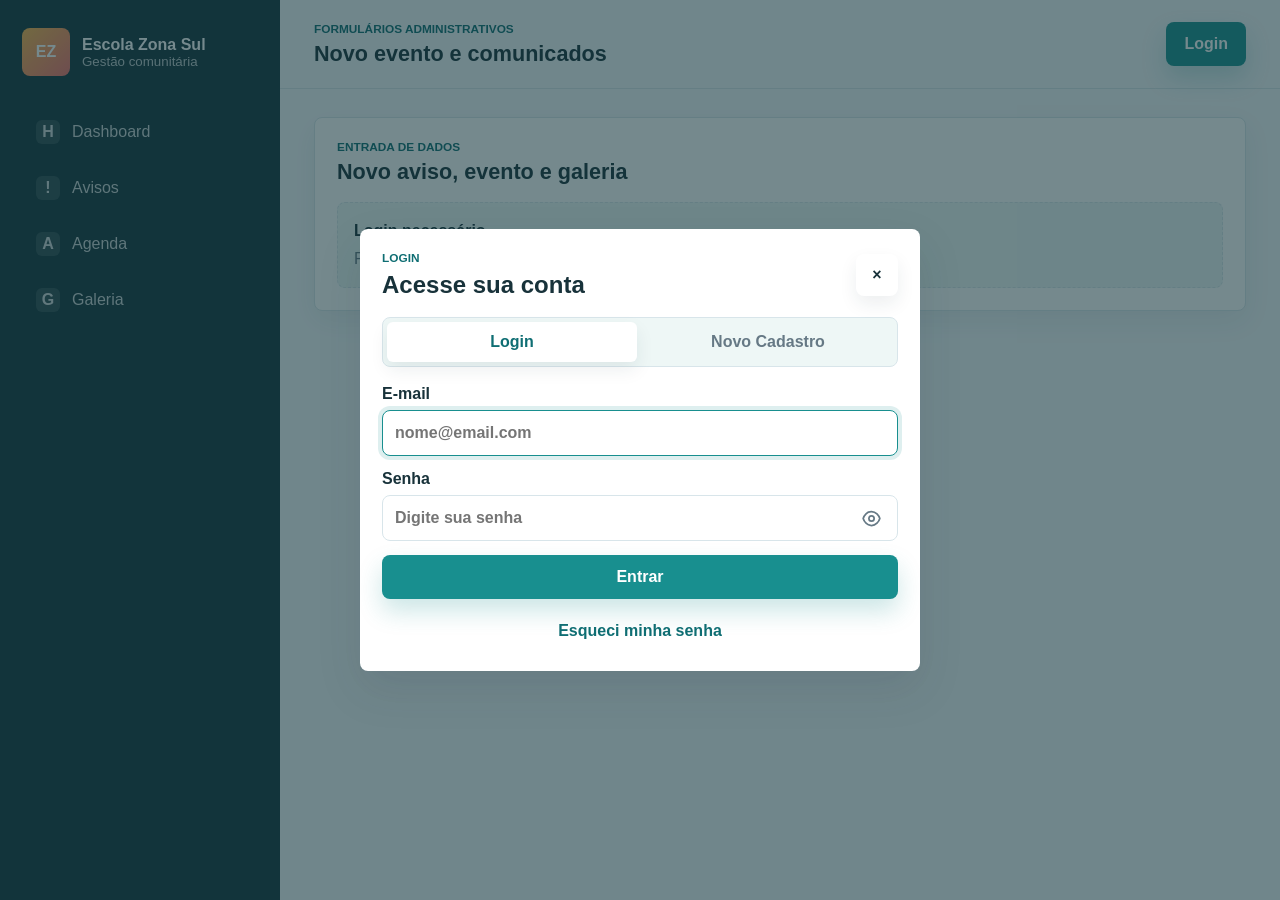
==== enventos.html @ b182e230 "feat : separação de páginas administrativas e organização do CSS -Criado submenu Cadastros no menu l" ====
<!DOCTYPE html>
<html lang="pt-BR">
<head>
  <meta charset="UTF-8">
  <meta name="viewport" content="width=device-width, initial-scale=1.0">
  <meta name="description" content="Cadastro de avisos, eventos e galeria da Escola Zona Sul.">
  <title>Novo Evento | Escola Zona Sul</title>
  <link rel="preconnect" href="https://images.unsplash.com">
  <link rel="stylesheet" href="css/base.css">
  <link rel="stylesheet" href="css/components.css">
  <link rel="stylesheet" href="css/layout.css">
  <link rel="stylesheet" href="css/pages.css">
</head>
<body data-page="enventos">
  <div class="app-shell">
    <aside class="sidebar" id="sidebar" aria-label="Menu principal">
      <div class="brand">
        <span class="brand__mark" aria-hidden="true">EZ</span>
        <div>
          <strong>Escola Zona Sul</strong>
          <small>Gestão comunitária</small>
        </div>
      </div>

      <nav class="sidebar__nav">
        <a class="nav-link" href="index.html#dashboard">
          <span aria-hidden="true">H</span>
          Dashboard
        </a>
        <a class="nav-link" href="index.html#avisos">
          <span aria-hidden="true">!</span>
          Avisos
        </a>
        <a class="nav-link" href="index.html#eventos">
          <span aria-hidden="true">A</span>
          Agenda
        </a>
        <a class="nav-link" href="index.html#galeria">
          <span aria-hidden="true">G</span>
          Galeria
        </a>
        <details class="nav-group" data-admin-only open>
          <summary class="nav-link nav-link--summary active">
            <span aria-hidden="true">+</span>
            Cadastros
          </summary>
          <div class="nav-submenu">
            <a class="nav-sublink" href="cadastro.html">Novo Cadastro</a>
            <a class="nav-sublink active" href="enventos.html">Novo Evento</a>
            <a class="nav-sublink" href="painel.html">Painel Administrativo</a>
          </div>
        </details>
      </nav>
    </aside>

    <div class="main-wrap">
      <header class="topbar">
        <button class="icon-button menu-button" id="menuButton" type="button" aria-label="Abrir menu">
          ☰
        </button>

        <div>
          <p class="eyebrow">Formulários administrativos</p>
          <h1>Novo evento e comunicados</h1>
        </div>

        <div class="topbar__actions">
          <span class="auth-status" id="authStatus" hidden></span>
          <button class="button button--primary" id="openAuthModal" type="button">Login</button>
          <button class="button button--ghost" id="logoutButton" type="button" hidden>Sair</button>
        </div>
      </header>

      <main class="content">
        <section class="section" aria-labelledby="admin-forms-title">
          <div class="section__header">
            <div>
              <p class="eyebrow">Entrada de dados</p>
              <h2 id="admin-forms-title">Novo aviso, evento e galeria</h2>
            </div>
          </div>

          <div class="empty-state admin-access-message" id="adminAccessMessage" hidden></div>

          <div class="admin-forms" aria-label="Formulários administrativos" data-admin-content>
            <section class="admin-form-card" aria-labelledby="notice-form-title">
              <h3 id="notice-form-title">Novo aviso</h3>
              <form class="quick-form" id="noticeForm">
                <label>
                  Título
                  <input name="titulo" type="text" placeholder="Hoje não haverá aula" required>
                </label>

                <label>
                  Mensagem
                  <textarea name="mensagem" rows="3" placeholder="Mensagem do aviso" required></textarea>
                </label>

                <label>
                  Prioridade
                  <select name="prioridade" required>
                    <option value="info">Info</option>
                    <option value="alerta">Alerta</option>
                    <option value="urgente">Urgente</option>
                  </select>
                </label>

                <label>
                  Escola
                  <input name="escola" type="text" value="CEMEI Morumbi" required>
                </label>

                <label class="checkbox-field">
                  <input name="ativo" type="checkbox" checked>
                  Aviso ativo
                </label>

                <button class="button button--primary" type="submit">Salvar aviso</button>
              </form>
            </section>

            <section class="admin-form-card" aria-labelledby="event-form-title">
              <h3 id="event-form-title">Novo evento</h3>
              <form class="quick-form" id="eventForm">
                <label>
                  Título
                  <input name="titulo" type="text" placeholder="Festa Junina" required>
                </label>

                <label>
                  Descrição
                  <textarea name="descricao" rows="3" placeholder="Descrição do evento" required></textarea>
                </label>

                <label>
                  Data
                  <input name="data_evento" type="date" required>
                </label>

                <label>
                  Local
                  <input name="local" type="text" placeholder="Pátio da escola" required>
                </label>

                <label>
                  Escola
                  <input name="escola" type="text" value="CEMEI Morumbi" required>
                </label>

                <button class="button button--primary" type="submit">Salvar evento</button>
              </form>
            </section>

            <section class="admin-form-card" aria-labelledby="gallery-form-title">
              <h3 id="gallery-form-title">Novo item de galeria</h3>
              <form class="quick-form" id="galleryForm">
                <label>
                  Título
                  <input name="titulo" type="text" placeholder="Atividade de pintura" required>
                </label>

                <label>
                  Descrição
                  <textarea name="descricao" rows="3" placeholder="Descrição da atividade" required></textarea>
                </label>

                <label>
                  URL da imagem
                  <input name="imagem_url" type="url" placeholder="https://..." required>
                </label>

                <label>
                  Escola
                  <input name="escola" type="text" value="CEMEI Morumbi" required>
                </label>

                <button class="button button--primary" type="submit">Salvar imagem</button>
              </form>
            </section>
          </div>
        </section>
      </main>
    </div>
  </div>

  <div class="modal" id="authModal" aria-hidden="true">
    <div class="modal__overlay" data-close-modal></div>
    <section class="modal__content modal__content--auth" role="dialog" aria-modal="true" aria-labelledby="authModalTitle">
      <div class="modal__header">
        <div>
          <p class="eyebrow" id="authModalEyebrow">Autenticação</p>
          <h2 id="authModalTitle">Acesse sua conta</h2>
        </div>
        <button class="icon-button" type="button" aria-label="Fechar modal" data-close-modal>×</button>
      </div>

      <div class="auth-tabs" role="tablist" aria-label="Autenticação">
        <button class="auth-tab is-active" type="button" role="tab" aria-selected="true" data-auth-tab="login">Login</button>
        <button class="auth-tab" type="button" role="tab" aria-selected="false" data-auth-tab="register">Novo Cadastro</button>
      </div>

      <form class="quick-form auth-panel" id="loginForm" data-auth-panel="login">
        <label>
          E-mail
          <input name="email" type="email" placeholder="nome@email.com" autocomplete="email" required>
        </label>

        <label>
          Senha
          <input name="senha" type="password" placeholder="Digite sua senha" autocomplete="current-password" minlength="6" required>
        </label>

        <button class="button button--primary" type="submit">Entrar</button>
        <button class="button button--link auth-forgot-link" id="forgotPasswordLink" type="button">Esqueci minha senha</button>
      </form>

      <form class="quick-form auth-panel" id="forgotPasswordForm" data-auth-panel="forgot-password" hidden>
        <label>
          E-mail
          <input name="email" type="email" placeholder="nome@email.com" autocomplete="email" required>
        </label>

        <div class="auth-actions">
          <button class="button button--primary" type="submit">Enviar código</button>
          <button class="button button--link" id="backToLoginFromForgot" type="button">Voltar para login</button>
        </div>
      </form>

      <form class="quick-form auth-panel" id="resetPasswordForm" data-auth-panel="reset-password" hidden>
        <label>
          E-mail
          <input name="email" type="email" readonly required>
        </label>

        <label>
          Código de redefinição
          <input name="codigo" type="text" inputmode="numeric" pattern="[0-9]{6}" maxlength="6" placeholder="000000" required>
        </label>

        <label>
          Nova senha
          <input name="nova_senha" type="password" placeholder="Mínimo de 6 caracteres" autocomplete="new-password" minlength="6" required>
        </label>

        <div class="auth-actions">
          <button class="button button--primary" type="submit">Alterar senha</button>
          <button class="button button--link" id="requestNewResetCode" type="button">Solicitar novo código</button>
        </div>
      </form>

      <form class="quick-form auth-panel" id="modalRegisterForm" data-auth-panel="register" hidden>
        <label>
          Tipo de perfil
          <select disabled aria-label="Tipo de perfil">
            <option value="Usuário" selected>Usuário</option>
          </select>
          <input name="profileType" type="hidden" value="Usuário">
        </label>

        <label>
          Nome
          <input name="name" type="text" placeholder="Digite o nome" autocomplete="name" required>
        </label>

        <label>
          E-mail
          <input name="email" type="email" placeholder="nome@email.com" autocomplete="email" required>
        </label>

        <label>
          Celular
          <input name="phone" type="tel" placeholder="(00) 00000-0000" autocomplete="tel">
        </label>

        <label>
          Senha
          <input name="senha" type="password" placeholder="Mínimo de 6 caracteres" autocomplete="new-password" minlength="6" required>
        </label>

        <label>
          Confirmar senha
          <input name="confirmSenha" type="password" placeholder="Repita a senha" autocomplete="new-password" minlength="6" required>
        </label>

        <button class="button button--primary" type="submit">Cadastrar</button>
      </form>

      <form class="quick-form auth-panel" id="validationForm" data-auth-panel="validation" hidden>
        <label>
          E-mail
          <input name="email" type="email" readonly required>
        </label>

        <label>
          Código de validação
          <input name="codigo" type="text" inputmode="numeric" pattern="[0-9]{6}" maxlength="6" placeholder="000000" required>
        </label>

        <div class="auth-actions">
          <button class="button button--primary" type="submit">Validar cadastro</button>
          <button class="button button--link" id="resendValidationCode" type="button">Reenviar código</button>
        </div>
      </form>
    </section>
  </div>

  <div class="toast" id="toast" role="status" aria-live="polite"></div>

  <script src="js/config.js"></script>
  <script src="js/data.js"></script>
  <script src="js/dom.js"></script>
  <script src="js/state.js"></script>
  <script src="js/utils.js"></script>
  <script src="js/ui.js"></script>
  <script src="js/auth.js"></script>
  <script src="js/api.js"></script>
  <script src="js/render.js"></script>
  <script src="js/services.js"></script>
  <script src="js/forms.js"></script>
  <script src="js/events.js"></script>
  <script src="js/main.js"></script>
</body>
</html>
---- css/base.css ----
:root {
  --bg: #f4f8fb;
  --surface: #ffffff;
  --surface-soft: #eef7f6;
  --text: #18323a;
  --muted: #667985;
  --line: #d8e5ea;
  --primary: #188f8f;
  --primary-dark: #0f6e73;
  --accent: #f9b44a;
  --coral: #ef6f6c;
  --blue: #527ee6;
  --success: #3a9d70;
  --warning: #f0a23a;
  --danger: #dd5b63;
  --shadow: 0 18px 45px rgba(24, 50, 58, 0.12);
  --radius: 8px;
  --sidebar-width: 280px;
  font-family: Inter, "Segoe UI", Roboto, Arial, sans-serif;
}

* {
  box-sizing: border-box;
}

[hidden] {
  display: none !important;
}

html {
  scroll-behavior: smooth;
}

body {
  margin: 0;
  min-height: 100vh;
  background: var(--bg);
  color: var(--text);
}

button,
input,
select,
textarea {
  font: inherit;
}

a {
  color: inherit;
  text-decoration: none;
}

img {
  display: block;
  max-width: 100%;
}

.eyebrow {
  margin: 0 0 6px;
  color: var(--primary-dark);
  font-size: 0.74rem;
  font-weight: 800;
  letter-spacing: 0;
  text-transform: uppercase;
}

@keyframes spin {
  to {
    transform: rotate(360deg);
  }
}
---- css/components.css ----
.button,
.icon-button {
  border: 0;
  cursor: pointer;
  font-weight: 800;
}

.button {
  display: inline-flex;
  min-height: 44px;
  align-items: center;
  justify-content: center;
  gap: 8px;
  padding: 0 18px;
  border-radius: var(--radius);
  transition: transform 0.2s ease, box-shadow 0.2s ease, background 0.2s ease;
}

.button:hover,
.icon-button:hover {
  transform: translateY(-1px);
}

.button:disabled {
  cursor: wait;
  opacity: 0.78;
  transform: none;
}

.button.is-loading {
  pointer-events: none;
}

.button__spinner {
  display: inline-block;
  width: 18px;
  height: 18px;
  border: 2px solid rgba(255, 255, 255, 0.48);
  border-radius: 50%;
  border-top-color: #ffffff;
  animation: spin 0.8s linear infinite;
}

.button--link .button__spinner {
  border-color: rgba(15, 110, 115, 0.26);
  border-top-color: var(--primary-dark);
}

.button--primary {
  background: var(--primary);
  color: #ffffff;
  box-shadow: 0 12px 24px rgba(24, 143, 143, 0.22);
}

.button--primary:hover {
  background: var(--primary-dark);
}

.button--ghost {
  border: 1px solid var(--line);
  background: #ffffff;
  color: var(--text);
}

.button--link {
  min-height: 40px;
  border: 0;
  background: transparent;
  color: var(--primary-dark);
  box-shadow: none;
}

.icon-button {
  display: grid;
  width: 42px;
  height: 42px;
  place-items: center;
  border-radius: var(--radius);
  background: #ffffff;
  color: var(--text);
  box-shadow: 0 8px 18px rgba(24, 50, 58, 0.08);
}

.auth-status {
  display: inline-flex;
  max-width: 320px;
  min-height: 38px;
  align-items: center;
  padding: 0 12px;
  border: 1px solid var(--line);
  border-radius: var(--radius);
  background: var(--surface-soft);
  color: var(--primary-dark);
  font-size: 0.86rem;
  font-weight: 800;
  line-height: 1.25;
}

.section,
.table-wrap {
  border: 1px solid var(--line);
  border-radius: var(--radius);
  background: var(--surface);
  box-shadow: 0 10px 28px rgba(24, 50, 58, 0.07);
}

.section {
  padding: 22px;
}

.section__header {
  display: flex;
  align-items: center;
  justify-content: space-between;
  gap: 16px;
  margin-bottom: 18px;
}

.section h2 {
  font-size: 1.35rem;
}

.tag {
  display: inline-flex;
  align-items: center;
  min-height: 28px;
  padding: 0 10px;
  border-radius: 999px;
  background: var(--surface-soft);
  color: var(--primary-dark);
  font-size: 0.84rem;
  font-weight: 800;
}

.quick-form {
  display: grid;
  gap: 14px;
}

.quick-form label {
  display: grid;
  gap: 7px;
  color: var(--text);
  font-weight: 800;
}

.quick-form input,
.quick-form select,
.quick-form textarea {
  width: 100%;
  border: 1px solid var(--line);
  border-radius: var(--radius);
  background: #ffffff;
  color: var(--text);
  outline: none;
  transition: border 0.2s ease, box-shadow 0.2s ease;
}

.quick-form input,
.quick-form select {
  min-height: 46px;
  padding: 0 12px;
}

.quick-form textarea {
  min-height: 92px;
  padding: 12px;
  resize: vertical;
}

.quick-form input:focus,
.quick-form select:focus,
.quick-form textarea:focus {
  border-color: var(--primary);
  box-shadow: 0 0 0 4px rgba(24, 143, 143, 0.14);
}

.quick-form .checkbox-field {
  display: flex;
  align-items: center;
  gap: 10px;
}

.quick-form .checkbox-field input {
  width: 18px;
  height: 18px;
  min-height: auto;
  padding: 0;
}

.password-field {
  position: relative;
  display: block;
}

.quick-form .password-field__input {
  padding-right: 52px;
}

.password-field__toggle {
  position: absolute;
  top: 50%;
  right: 8px;
  display: grid;
  width: 38px;
  height: 38px;
  place-items: center;
  border: 0;
  border-radius: 6px;
  background: transparent;
  color: var(--muted);
  cursor: pointer;
  transition: background 0.2s ease, color 0.2s ease;
  transform: translateY(-50%);
}

.password-field__toggle:hover,
.password-field__toggle:focus-visible {
  background: var(--surface-soft);
  color: var(--primary-dark);
  outline: none;
}

.password-field__toggle svg {
  width: 21px;
  height: 21px;
  fill: none;
  stroke: currentColor;
  stroke-linecap: round;
  stroke-linejoin: round;
  stroke-width: 2;
}

.table-wrap {
  overflow-x: auto;
  margin-top: 18px;
}

table {
  width: 100%;
  border-collapse: collapse;
  min-width: 680px;
}

caption {
  padding: 14px 16px 0;
  color: var(--muted);
  font-weight: 700;
  text-align: left;
}

th,
td {
  padding: 14px 16px;
  border-bottom: 1px solid var(--line);
  text-align: left;
}

th {
  color: var(--muted);
  font-size: 0.82rem;
  text-transform: uppercase;
}

tbody tr:last-child td {
  border-bottom: 0;
}

.empty-state {
  padding: 16px;
  border: 1px dashed var(--line);
  border-radius: var(--radius);
  background: var(--surface-soft);
  color: var(--muted);
  line-height: 1.5;
}

.empty-state strong {
  display: block;
  margin-bottom: 4px;
  color: var(--text);
}

.modal {
  position: fixed;
  inset: 0;
  z-index: 50;
  display: none;
  place-items: center;
  padding: 20px;
}

.modal.is-open {
  display: grid;
}

.modal__overlay {
  position: absolute;
  inset: 0;
  background: rgba(18, 52, 59, 0.58);
}

.modal__content {
  position: relative;
  z-index: 1;
  width: min(520px, 100%);
  max-height: calc(100vh - 40px);
  overflow-y: auto;
  border-radius: var(--radius);
  background: #ffffff;
  padding: 22px;
  box-shadow: var(--shadow);
}

.modal__content--auth {
  width: min(560px, 100%);
}

.modal__header {
  display: flex;
  align-items: center;
  justify-content: space-between;
  gap: 16px;
  margin-bottom: 18px;
}

.modal__header h2 {
  margin: 0;
}

.auth-tabs {
  display: grid;
  grid-template-columns: repeat(2, minmax(0, 1fr));
  gap: 6px;
  margin-bottom: 18px;
  padding: 4px;
  border: 1px solid var(--line);
  border-radius: var(--radius);
  background: var(--surface-soft);
}

.auth-tab {
  min-height: 40px;
  border: 0;
  border-radius: 6px;
  background: transparent;
  color: var(--muted);
  cursor: pointer;
  font-weight: 800;
}

.auth-tab.is-active {
  background: #ffffff;
  color: var(--primary-dark);
  box-shadow: 0 8px 18px rgba(24, 50, 58, 0.08);
}

.auth-panel {
  margin-top: 0;
}

.auth-forgot-link {
  justify-self: center;
  min-height: 36px;
  padding-inline: 8px;
}

.auth-actions {
  display: grid;
  gap: 10px;
}

.toast {
  position: fixed;
  right: 22px;
  bottom: 22px;
  z-index: 70;
  max-width: min(360px, calc(100vw - 44px));
  padding: 14px 16px;
  border-radius: var(--radius);
  background: #12343b;
  color: #ffffff;
  box-shadow: var(--shadow);
  opacity: 0;
  transform: translateY(12px);
  pointer-events: none;
  transition: opacity 0.2s ease, transform 0.2s ease;
}

.toast.is-visible {
  opacity: 1;
  transform: translateY(0);
}

@media (max-width: 560px) {
  .section {
    padding: 18px;
  }

  .section__header {
    align-items: flex-start;
    flex-direction: column;
  }
}
---- css/layout.css ----
.app-shell {
  display: flex;
  min-height: 100vh;
}

.sidebar {
  position: fixed;
  inset: 0 auto 0 0;
  z-index: 30;
  display: flex;
  width: var(--sidebar-width);
  flex-direction: column;
  gap: 32px;
  padding: 28px 22px;
  background: #12343b;
  color: #ffffff;
}

.brand {
  display: flex;
  align-items: center;
  gap: 12px;
}

.brand__mark {
  display: grid;
  width: 48px;
  height: 48px;
  place-items: center;
  border-radius: 8px;
  background: linear-gradient(135deg, var(--accent), var(--coral));
  color: #ffffff;
  font-weight: 800;
}

.brand strong,
.brand small {
  display: block;
}

.brand small,
.sidebar__footer small,
.sidebar__footer span {
  color: rgba(255, 255, 255, 0.72);
}

.sidebar__nav {
  display: grid;
  gap: 8px;
}

.nav-group {
  display: grid;
  gap: 6px;
}

.nav-group[open] > .nav-link--summary {
  background: rgba(255, 255, 255, 0.13);
  color: #ffffff;
}

.nav-link--summary {
  cursor: pointer;
  list-style: none;
}

.nav-link--summary::-webkit-details-marker {
  display: none;
}

.nav-link {
  display: flex;
  align-items: center;
  gap: 12px;
  padding: 12px 14px;
  border-radius: var(--radius);
  color: rgba(255, 255, 255, 0.78);
  transition: background 0.2s ease, color 0.2s ease, transform 0.2s ease;
}

.nav-link span {
  display: grid;
  width: 24px;
  height: 24px;
  place-items: center;
  border-radius: 6px;
  background: rgba(255, 255, 255, 0.12);
  font-weight: 700;
}

.nav-submenu {
  display: grid;
  gap: 4px;
  padding-left: 42px;
}

.nav-sublink {
  display: flex;
  min-height: 34px;
  align-items: center;
  padding: 0 12px;
  border-radius: 6px;
  color: rgba(255, 255, 255, 0.74);
  font-size: 0.9rem;
  font-weight: 800;
  transition: background 0.2s ease, color 0.2s ease;
}

.nav-sublink:hover,
.nav-sublink.active {
  background: rgba(255, 255, 255, 0.1);
  color: #ffffff;
}

.nav-link:hover,
.nav-link.active {
  background: rgba(255, 255, 255, 0.13);
  color: #ffffff;
}

.nav-link:hover {
  transform: translateX(2px);
}

.sidebar__footer {
  margin-top: auto;
  padding: 14px;
  border: 1px solid rgba(255, 255, 255, 0.12);
  border-radius: var(--radius);
}

.sidebar__footer small,
.sidebar__footer span {
  display: block;
}

.main-wrap {
  width: 100%;
  margin-left: var(--sidebar-width);
}

.topbar {
  position: sticky;
  top: 0;
  z-index: 20;
  display: flex;
  align-items: center;
  justify-content: space-between;
  gap: 20px;
  padding: 22px 34px;
  border-bottom: 1px solid var(--line);
  background: rgba(244, 248, 251, 0.92);
  backdrop-filter: blur(12px);
}

.topbar h1 {
  margin: 0;
  font-size: 1.35rem;
  line-height: 1.12;
}

.topbar__actions {
  display: flex;
  align-items: center;
  justify-content: flex-end;
  gap: 10px;
  margin-left: auto;
}

.content {
  display: grid;
  gap: 24px;
  width: min(1180px, 100%);
  margin: 0 auto;
  padding: 28px 34px 54px;
}

.menu-button {
  display: none;
}

@media (max-width: 820px) {
  .sidebar {
    transform: translateX(-100%);
    transition: transform 0.25s ease;
  }

  .sidebar.is-open {
    transform: translateX(0);
  }

  .main-wrap {
    margin-left: 0;
  }

  .menu-button {
    display: grid;
  }

  .topbar {
    align-items: flex-start;
    flex-wrap: wrap;
    padding: 18px;
  }

  .topbar__actions {
    width: 100%;
    justify-content: flex-start;
    margin-left: 0;
  }

  .content {
    padding: 20px 18px 42px;
  }
}

@media (max-width: 560px) {
  .topbar {
    gap: 12px;
  }

  .topbar h1 {
    font-size: 1.05rem;
  }
}
---- css/pages.css ----
.hero-panel {
  display: grid;
  grid-template-columns: minmax(0, 1fr) 320px;
  gap: 24px;
  overflow: hidden;
  padding: 30px;
  border-radius: var(--radius);
  background:
    linear-gradient(135deg, rgba(24, 143, 143, 0.92), rgba(18, 52, 59, 0.92)),
    url("https://images.unsplash.com/photo-1588072432836-e10032774350?auto=format&fit=crop&w=1400&q=80") center/cover;
  color: #ffffff;
  box-shadow: var(--shadow);
}

.hero-panel .eyebrow {
  color: #ffe0a8;
}

.hero-panel h2,
.section h2,
.profile-preview h3 {
  margin: 0;
  line-height: 1.12;
}

.hero-panel h2 {
  max-width: 760px;
  font-size: clamp(2rem, 5vw, 3.6rem);
}

.hero-panel p {
  max-width: 640px;
  color: rgba(255, 255, 255, 0.86);
  line-height: 1.7;
}

.hero-actions {
  display: flex;
  flex-wrap: wrap;
  gap: 12px;
  margin-top: 20px;
}

.hero-panel__summary {
  display: grid;
  align-content: end;
  gap: 12px;
}

.hero-panel__summary div {
  padding: 18px;
  border: 1px solid rgba(255, 255, 255, 0.2);
  border-radius: var(--radius);
  background: rgba(255, 255, 255, 0.13);
  backdrop-filter: blur(10px);
}

.hero-panel__summary strong,
.hero-panel__summary span {
  display: block;
}

.hero-panel__summary strong {
  font-size: 2rem;
}

.hero-panel__summary span {
  color: rgba(255, 255, 255, 0.76);
}

.stats-grid,
.school-grid,
.gallery-grid {
  display: grid;
  gap: 16px;
}

.stats-grid {
  grid-template-columns: repeat(3, minmax(0, 1fr));
}

.stat-card,
.school-card,
.notice-card,
.event-card,
.profile-card {
  border: 1px solid var(--line);
  border-radius: var(--radius);
  background: var(--surface);
  box-shadow: 0 10px 28px rgba(24, 50, 58, 0.07);
}

.stat-card {
  display: flex;
  align-items: center;
  gap: 14px;
  padding: 18px;
}

.stat-card__icon {
  display: grid;
  width: 50px;
  height: 50px;
  flex: 0 0 auto;
  place-items: center;
  border-radius: var(--radius);
}

.stat-card__icon--school {
  background: #e8f6f4;
}

.stat-card__icon--admin {
  background: #fff3db;
}

.stat-card__icon--notice {
  background: #ffecef;
}

.stat-card strong {
  display: block;
  font-size: 1.55rem;
}

.stat-card span {
  color: var(--muted);
}

.school-grid {
  grid-template-columns: repeat(2, minmax(0, 1fr));
}

.school-card {
  overflow: hidden;
}

.school-card__image {
  height: 190px;
  background: var(--surface-soft);
}

.school-card__image img,
.gallery-card img {
  width: 100%;
  height: 100%;
  object-fit: cover;
}

.school-card__body {
  padding: 18px;
}

.school-card h3,
.notice-card h3,
.event-card h3,
.gallery-card h3,
.profile-card h3 {
  margin: 0;
  font-size: 1rem;
}

.school-card p,
.notice-card p,
.event-card p,
.gallery-card p,
.profile-card p {
  margin: 8px 0 0;
  color: var(--muted);
  line-height: 1.55;
}

.school-card__meta {
  display: flex;
  flex-wrap: wrap;
  gap: 8px;
  margin-top: 14px;
}

.dashboard-grid {
  display: grid;
  grid-template-columns: minmax(0, 1.2fr) minmax(320px, 0.8fr);
  gap: 24px;
}

.notice-list,
.event-list,
.profile-list {
  display: grid;
  gap: 12px;
}

.notice-card {
  display: grid;
  grid-template-columns: 8px 1fr;
  overflow: hidden;
}

.notice-card::before {
  content: "";
  background: var(--primary);
}

.notice-card--danger::before {
  background: var(--danger);
}

.notice-card--warning::before {
  background: var(--warning);
}

.notice-card--info::before {
  background: var(--blue);
}

.notice-card__body {
  padding: 16px;
}

.notice-card__top,
.event-card__top {
  display: flex;
  align-items: center;
  justify-content: space-between;
  gap: 12px;
}

.notice-card time,
.event-card time {
  color: var(--muted);
  font-size: 0.85rem;
  font-weight: 700;
}

.event-card {
  display: grid;
  grid-template-columns: 64px 1fr;
  gap: 14px;
  padding: 14px;
}

.event-date {
  display: grid;
  height: 64px;
  place-items: center;
  border-radius: var(--radius);
  background: #fff3db;
  color: #9a5a00;
  font-weight: 900;
  text-align: center;
}

.event-date span {
  display: block;
  font-size: 1.35rem;
  line-height: 1;
}

.event-date small {
  display: block;
  font-size: 0.72rem;
  text-transform: uppercase;
}

.gallery-grid {
  grid-template-columns: repeat(4, minmax(0, 1fr));
}

.gallery-card {
  overflow: hidden;
  border-radius: var(--radius);
  background: #ffffff;
  box-shadow: 0 10px 26px rgba(24, 50, 58, 0.08);
}

.gallery-card__image {
  aspect-ratio: 4 / 3;
  background: var(--surface-soft);
}

.gallery-card__body {
  padding: 14px;
}

.register-panel {
  display: grid;
  grid-template-columns: minmax(0, 1fr) 340px;
  gap: 18px;
}

.profile-preview {
  padding: 18px;
  border-radius: var(--radius);
  background: var(--surface-soft);
}

.profile-preview h3 {
  margin-bottom: 14px;
}

.profile-card {
  padding: 14px;
  box-shadow: none;
}

.admin-forms {
  display: grid;
  grid-template-columns: repeat(3, minmax(0, 1fr));
  gap: 18px;
  margin-top: 18px;
}

.admin-form-card {
  padding: 18px;
  border: 1px solid var(--line);
  border-radius: var(--radius);
  background: var(--surface);
  box-shadow: 0 10px 28px rgba(24, 50, 58, 0.07);
}

.admin-form-card h3 {
  margin: 0 0 14px;
  font-size: 1rem;
}

body[data-page="painel"] .section {
  border: 0;
  background: transparent;
  box-shadow: none;
  padding: 0;
}

body[data-page="painel"] .table-wrap {
  margin-top: 0;
}

@media (max-width: 1040px) {
  .hero-panel,
  .dashboard-grid,
  .register-panel {
    grid-template-columns: 1fr;
  }

  .admin-forms {
    grid-template-columns: 1fr;
  }

  .gallery-grid {
    grid-template-columns: repeat(2, minmax(0, 1fr));
  }
}

@media (max-width: 820px) {
  .stats-grid,
  .school-grid {
    grid-template-columns: 1fr;
  }

  .hero-panel {
    padding: 22px;
  }
}

@media (max-width: 560px) {
  .gallery-grid {
    grid-template-columns: 1fr;
  }

  .event-card {
    grid-template-columns: 56px 1fr;
  }
}
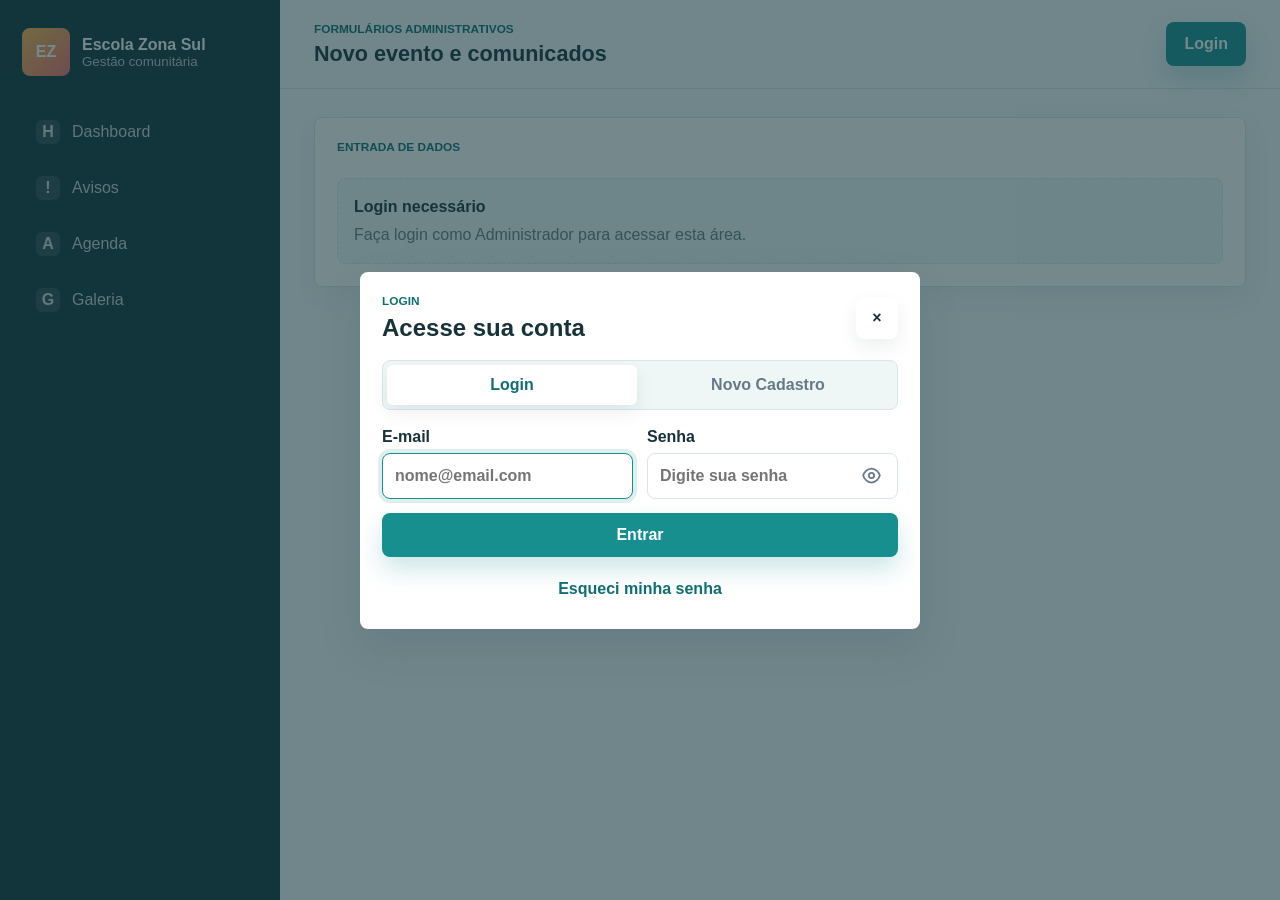
==== commit be07efa9: "feat : alteração em eventos e ajustes" ====
--- a/enventos.html
+++ b/enventos.html
@@ -76,7 +76,6 @@
           <div class="section__header">
             <div>
               <p class="eyebrow">Entrada de dados</p>
-              <h2 id="admin-forms-title">Novo aviso, evento e galeria</h2>
             </div>
           </div>
 
--- a/css/pages.css
+++ b/css/pages.css
@@ -323,6 +323,27 @@
   font-size: 1rem;
 }
 
+body[data-page="enventos"] .admin-forms {
+  grid-template-columns: 1fr;
+  gap: 20px;
+}
+
+body[data-page="enventos"] .admin-form-card {
+  width: min(820px, 100%);
+  justify-self: center;
+}
+
+body[data-page="enventos"] .quick-form {
+  grid-template-columns: repeat(2, minmax(0, 1fr));
+  align-items: end;
+}
+
+body[data-page="enventos"] .quick-form label:has(textarea),
+body[data-page="enventos"] .quick-form .checkbox-field,
+body[data-page="enventos"] .quick-form .button {
+  grid-column: 1 / -1;
+}
+
 body[data-page="painel"] .section {
   border: 0;
   background: transparent;
@@ -359,6 +380,10 @@
   .hero-panel {
     padding: 22px;
   }
+
+  body[data-page="enventos"] .quick-form {
+    grid-template-columns: 1fr;
+  }
 }
 
 @media (max-width: 560px) {
